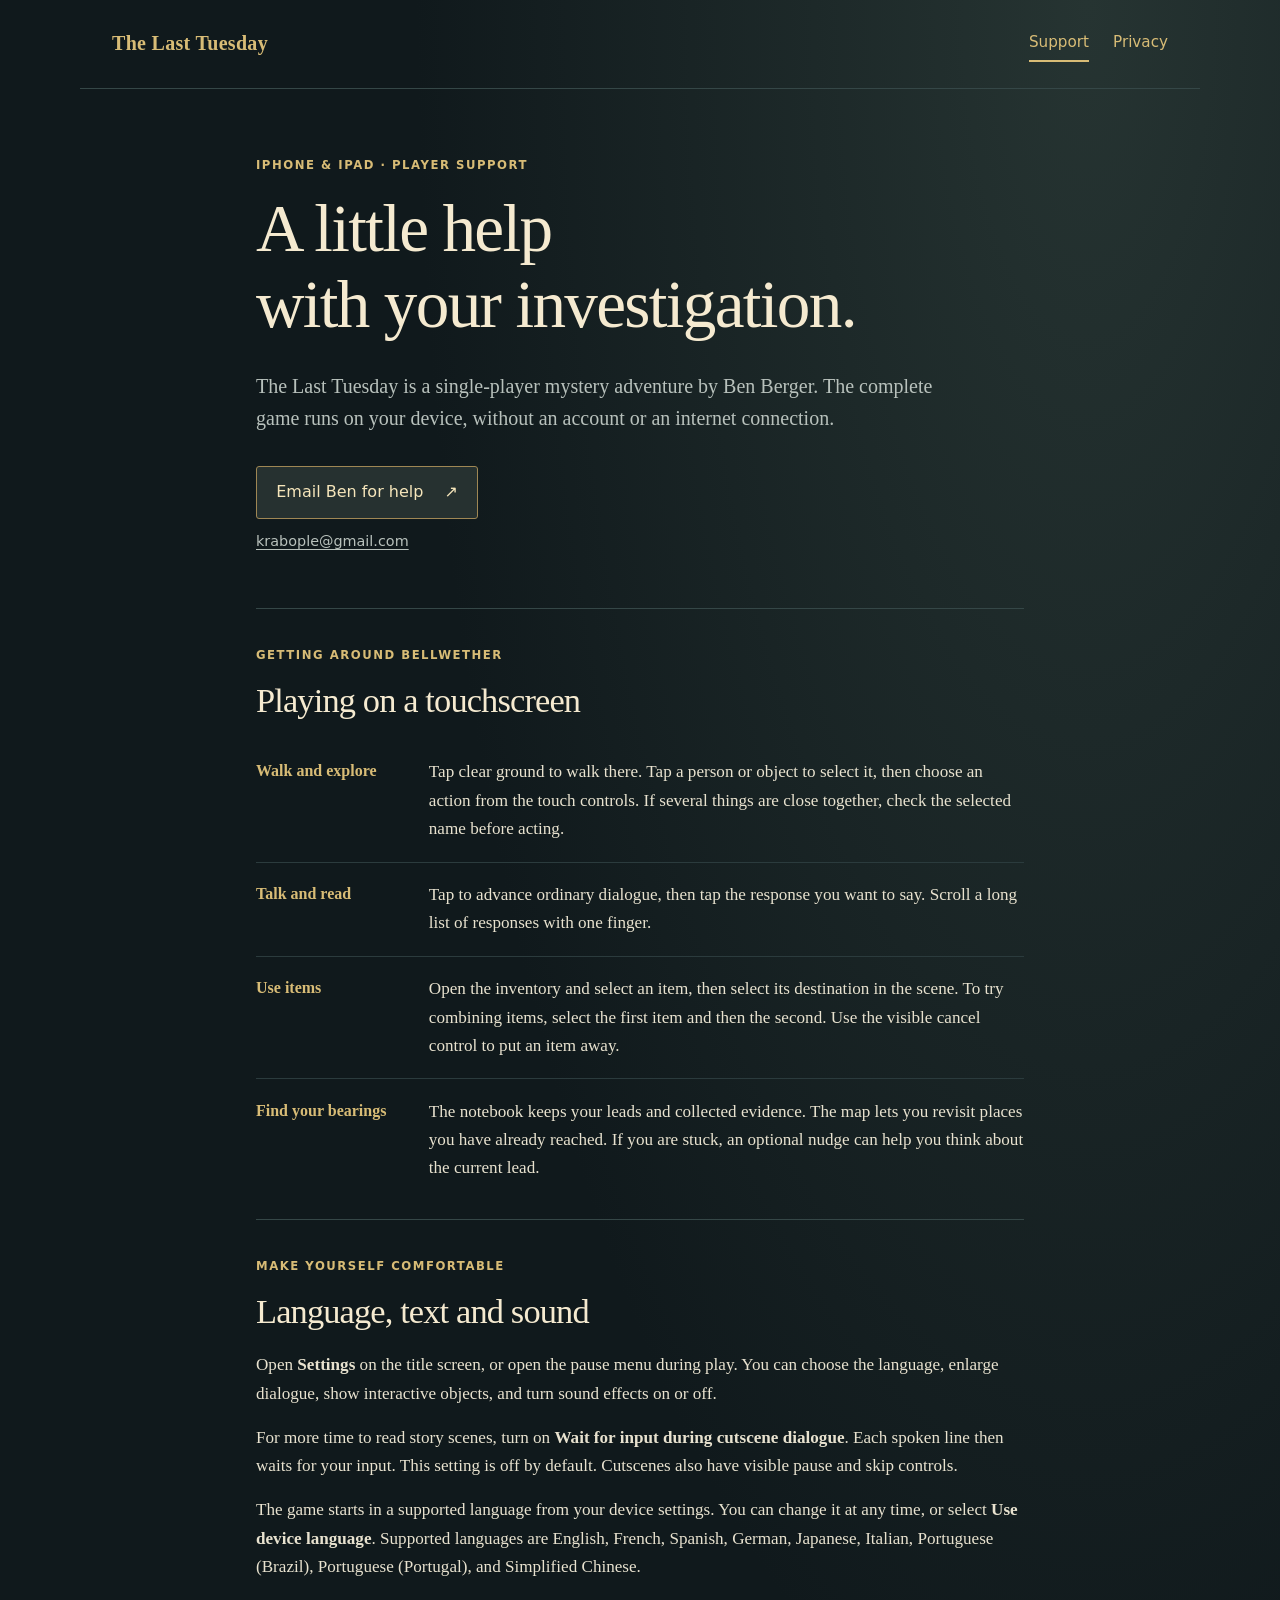
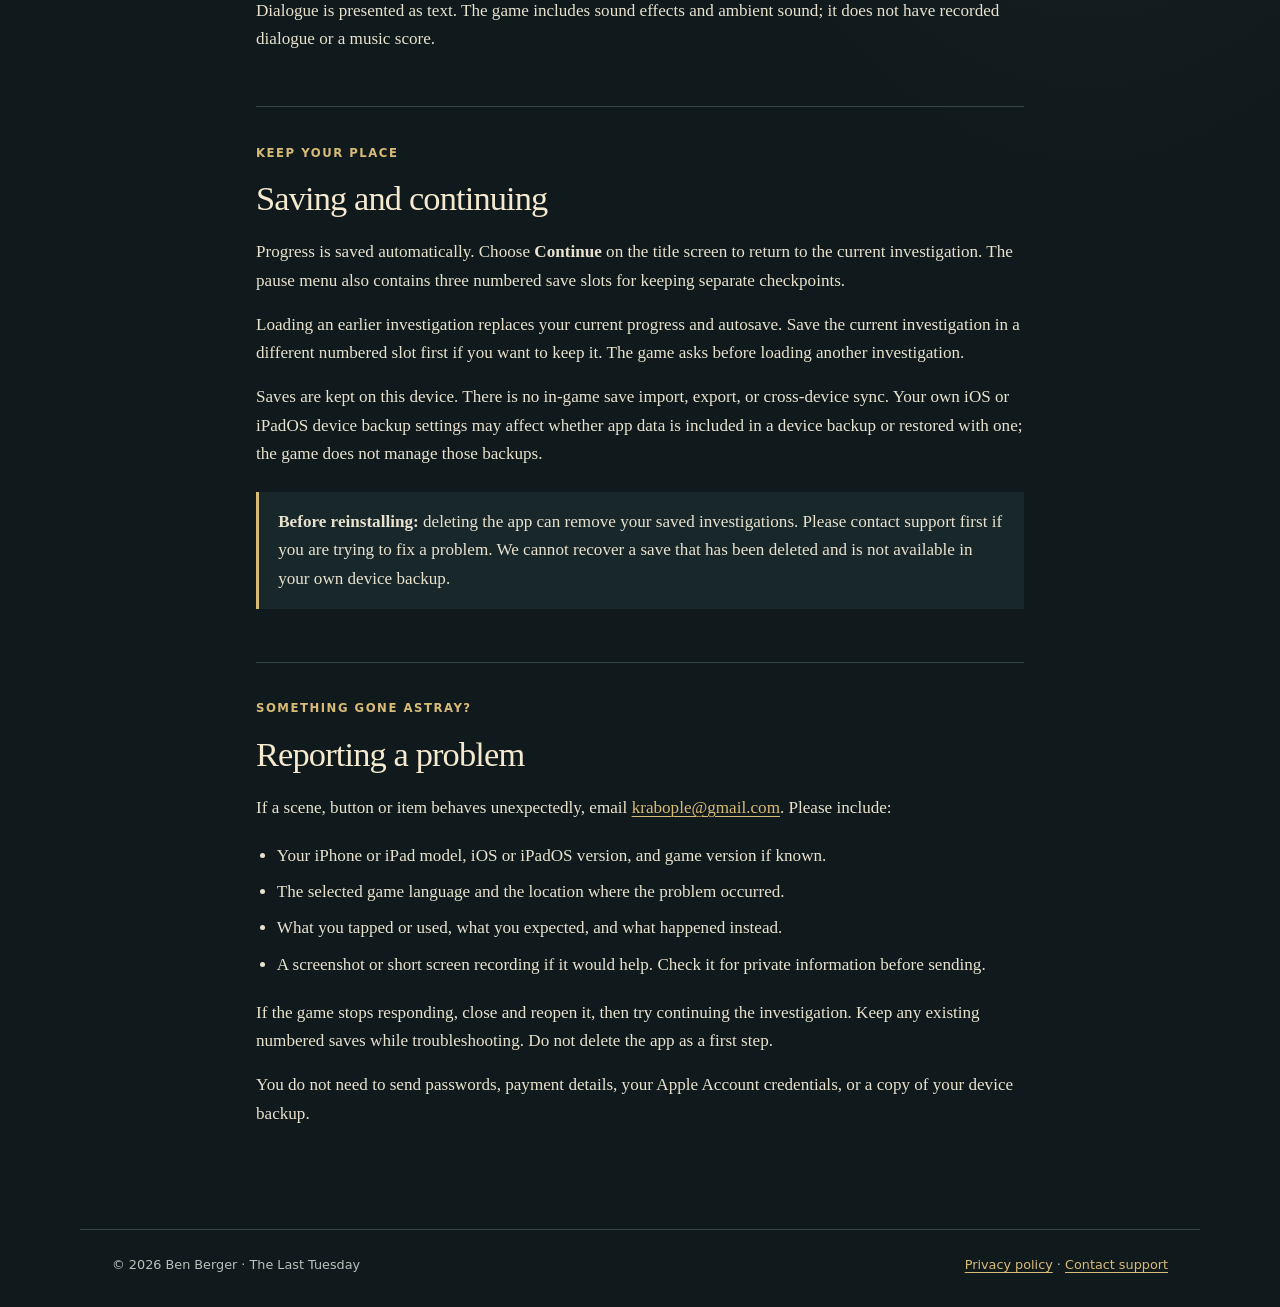
==== index.html @ 6f0f7642 "Publish The Last Tuesday support and privacy pages" ====
<!doctype html>
<html lang="en">
<head>
  <meta charset="utf-8">
  <meta name="viewport" content="width=device-width, initial-scale=1">
  <meta name="description" content="Help and support for The Last Tuesday, the offline mystery adventure for iPhone and iPad.">
  <meta name="color-scheme" content="dark">
  <title>The Last Tuesday — Support</title>
  <link rel="stylesheet" href="style.css">
</head>
<body>
  <a class="skip" href="#main">Skip to content</a>
  <header class="site-header">
    <a class="brand" href="index.html">The Last Tuesday</a>
    <nav aria-label="Main navigation"><a href="index.html" aria-current="page">Support</a><a href="privacy.html">Privacy</a></nav>
  </header>
  <main id="main">
    <section class="intro">
      <p class="eyebrow">iPhone &amp; iPad · Player support</p>
      <h1>A little help<br>with your investigation.</h1>
      <p class="lead">The Last Tuesday is a single-player mystery adventure by Ben Berger. The complete game runs on your device, without an account or an internet connection.</p>
      <a class="contact" href="mailto:krabople@gmail.com?subject=The%20Last%20Tuesday%20support">Email Ben for help <span aria-hidden="true">↗</span></a>
      <p class="contact-address"><a href="mailto:krabople@gmail.com">krabople@gmail.com</a></p>
    </section>

    <section aria-labelledby="controls">
      <p class="eyebrow">Getting around Bellwether</p>
      <h2 id="controls">Playing on a touchscreen</h2>
      <dl class="help-list">
        <div><dt>Walk and explore</dt><dd>Tap clear ground to walk there. Tap a person or object to select it, then choose an action from the touch controls. If several things are close together, check the selected name before acting.</dd></div>
        <div><dt>Talk and read</dt><dd>Tap to advance ordinary dialogue, then tap the response you want to say. Scroll a long list of responses with one finger.</dd></div>
        <div><dt>Use items</dt><dd>Open the inventory and select an item, then select its destination in the scene. To try combining items, select the first item and then the second. Use the visible cancel control to put an item away.</dd></div>
        <div><dt>Find your bearings</dt><dd>The notebook keeps your leads and collected evidence. The map lets you revisit places you have already reached. If you are stuck, an optional nudge can help you think about the current lead.</dd></div>
      </dl>
    </section>

    <section aria-labelledby="settings">
      <p class="eyebrow">Make yourself comfortable</p>
      <h2 id="settings">Language, text and sound</h2>
      <p>Open <strong>Settings</strong> on the title screen, or open the pause menu during play. You can choose the language, enlarge dialogue, show interactive objects, and turn sound effects on or off.</p>
      <p>For more time to read story scenes, turn on <strong>Wait for input during cutscene dialogue</strong>. Each spoken line then waits for your input. This setting is off by default. Cutscenes also have visible pause and skip controls.</p>
      <p>The game starts in a supported language from your device settings. You can change it at any time, or select <strong>Use device language</strong>. Supported languages are English, French, Spanish, German, Japanese, Italian, Portuguese (Brazil), Portuguese (Portugal), and Simplified Chinese.</p>
      <p>Dialogue is presented as text. The game includes sound effects and ambient sound; it does not have recorded dialogue or a music score.</p>
    </section>

    <section aria-labelledby="saving">
      <p class="eyebrow">Keep your place</p>
      <h2 id="saving">Saving and continuing</h2>
      <p>Progress is saved automatically. Choose <strong>Continue</strong> on the title screen to return to the current investigation. The pause menu also contains three numbered save slots for keeping separate checkpoints.</p>
      <p>Loading an earlier investigation replaces your current progress and autosave. Save the current investigation in a different numbered slot first if you want to keep it. The game asks before loading another investigation.</p>
      <p>Saves are kept on this device. There is no in-game save import, export, or cross-device sync. Your own iOS or iPadOS device backup settings may affect whether app data is included in a device backup or restored with one; the game does not manage those backups.</p>
      <p class="note"><strong>Before reinstalling:</strong> deleting the app can remove your saved investigations. Please contact support first if you are trying to fix a problem. We cannot recover a save that has been deleted and is not available in your own device backup.</p>
    </section>

    <section aria-labelledby="problem">
      <p class="eyebrow">Something gone astray?</p>
      <h2 id="problem">Reporting a problem</h2>
      <p>If a scene, button or item behaves unexpectedly, email <a href="mailto:krabople@gmail.com?subject=The%20Last%20Tuesday%20bug%20report">krabople@gmail.com</a>. Please include:</p>
      <ul>
        <li>Your iPhone or iPad model, iOS or iPadOS version, and game version if known.</li>
        <li>The selected game language and the location where the problem occurred.</li>
        <li>What you tapped or used, what you expected, and what happened instead.</li>
        <li>A screenshot or short screen recording if it would help. Check it for private information before sending.</li>
      </ul>
      <p>If the game stops responding, close and reopen it, then try continuing the investigation. Keep any existing numbered saves while troubleshooting. Do not delete the app as a first step.</p>
      <p>You do not need to send passwords, payment details, your Apple Account credentials, or a copy of your device backup.</p>
    </section>
  </main>
  <footer><p>© 2026 Ben Berger · The Last Tuesday</p><p><a href="privacy.html">Privacy policy</a> · <a href="mailto:krabople@gmail.com">Contact support</a></p></footer>
</body>
</html>
---- style.css ----
:root{color-scheme:dark;font-family:Georgia,'Times New Roman',serif;background:#10191c;color:#e8e2cf;font-synthesis:none;--gold:#d8bc76;--muted:#b8c1bc;--border:#354747;--panel:#18272a}
*{box-sizing:border-box}
body{margin:0;background:radial-gradient(ellipse at 85% 0,#263432 0,transparent 42rem),#10191c;line-height:1.65}
a{color:var(--gold);text-underline-offset:.2em;text-decoration-thickness:1px}
a:hover{color:#fff0be}
a:focus-visible{outline:3px solid var(--gold);outline-offset:5px;border-radius:2px}
.skip{position:absolute;left:1rem;top:-5rem;z-index:2;padding:.5rem 1rem;background:#10191c}
.skip:focus{top:1rem}
.site-header{max-width:70rem;margin:auto;padding:1.6rem 2rem;display:flex;align-items:center;justify-content:space-between;gap:1.5rem;border-bottom:1px solid var(--border)}
.brand{font-size:1.25rem;font-weight:bold;text-decoration:none;letter-spacing:.015em}
nav{display:flex;gap:1.5rem;font-family:system-ui,sans-serif;font-size:.95rem}
nav a{text-decoration:none;padding:.3rem 0}
nav a[aria-current]{border-bottom:2px solid var(--gold)}
main{max-width:52rem;margin:auto;padding:0 2rem 3rem}
section{padding:2.3rem 0;border-top:1px solid var(--border)}
.intro{border-top:0;padding:4.2rem 0 3.4rem}
.eyebrow{font-family:system-ui,sans-serif;font-size:.73rem;font-weight:650;letter-spacing:.13em;text-transform:uppercase;color:var(--gold);margin:0 0 1rem}
h1,h2{font-weight:normal;line-height:1.13;color:#f5ead0;letter-spacing:-.025em}
h1{font-size:clamp(2.5rem,6vw,4.2rem);margin:0 0 1.7rem}
h2{font-size:clamp(1.75rem,4vw,2.15rem);margin:0 0 1.25rem}
p,dd,li{font-size:1.07rem}
p{margin:1rem 0}
.lead{font-size:1.25rem;line-height:1.6;color:var(--muted);max-width:43rem}
.contact{display:inline-block;margin-top:1rem;padding:.75rem 1.2rem;border:1px solid #9f8754;background:#263130;color:#f6e6bb;text-decoration:none;font-family:system-ui,sans-serif;font-size:1rem;border-radius:3px}
.contact span{padding-left:1rem}
.contact-address{font-family:system-ui,sans-serif;font-size:.9rem;margin:.7rem 0 0}
.contact-address a{color:var(--muted)}
.help-list{margin:0}
.help-list>div{display:grid;grid-template-columns:9.5rem 1fr;gap:1.3rem;padding:1.15rem 0;border-bottom:1px solid #2b3b3d}
.help-list>div:last-child{border:0;padding-bottom:0}
dt{font-weight:bold;color:var(--gold)}
dd{margin:0}
.note{background:var(--panel);border-left:3px solid var(--gold);padding:1rem 1.2rem;margin-top:1.5rem}
ul{padding-left:1.3rem}
li{padding:.25rem 0}
footer{max-width:70rem;margin:auto;padding:1.5rem 2rem 2rem;border-top:1px solid var(--border);display:flex;justify-content:space-between;gap:1rem;color:var(--muted);font-family:system-ui,sans-serif}
footer p{font-size:.8rem;margin:0}
@media(max-width:560px){.site-header{padding:1.2rem;align-items:flex-start;flex-direction:column;gap:.7rem}main{padding:0 1.2rem 2rem}.intro{padding:2.8rem 0 2.3rem}.help-list>div{grid-template-columns:1fr;gap:.3rem}footer{padding:1.4rem 1.2rem;flex-direction:column;gap:.5rem}section{padding:1.8rem 0}p,dd,li{font-size:1rem}}
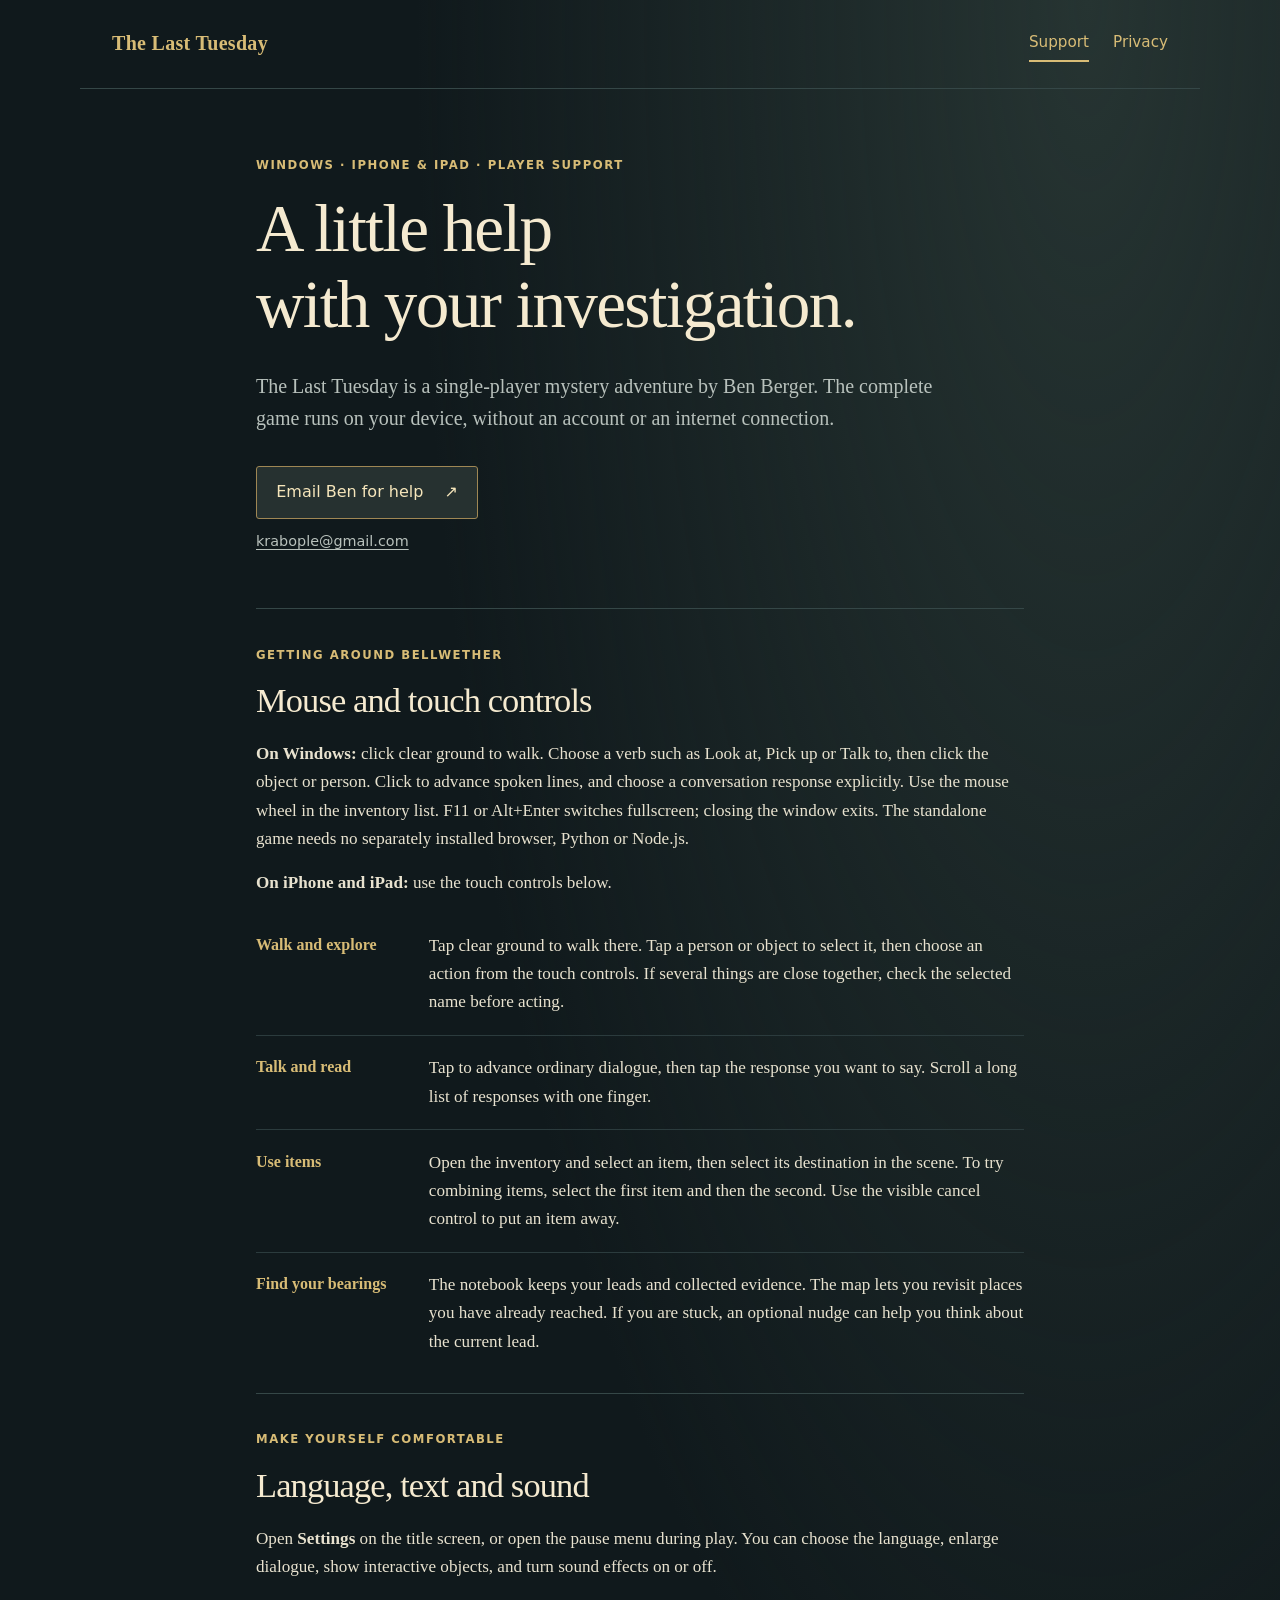
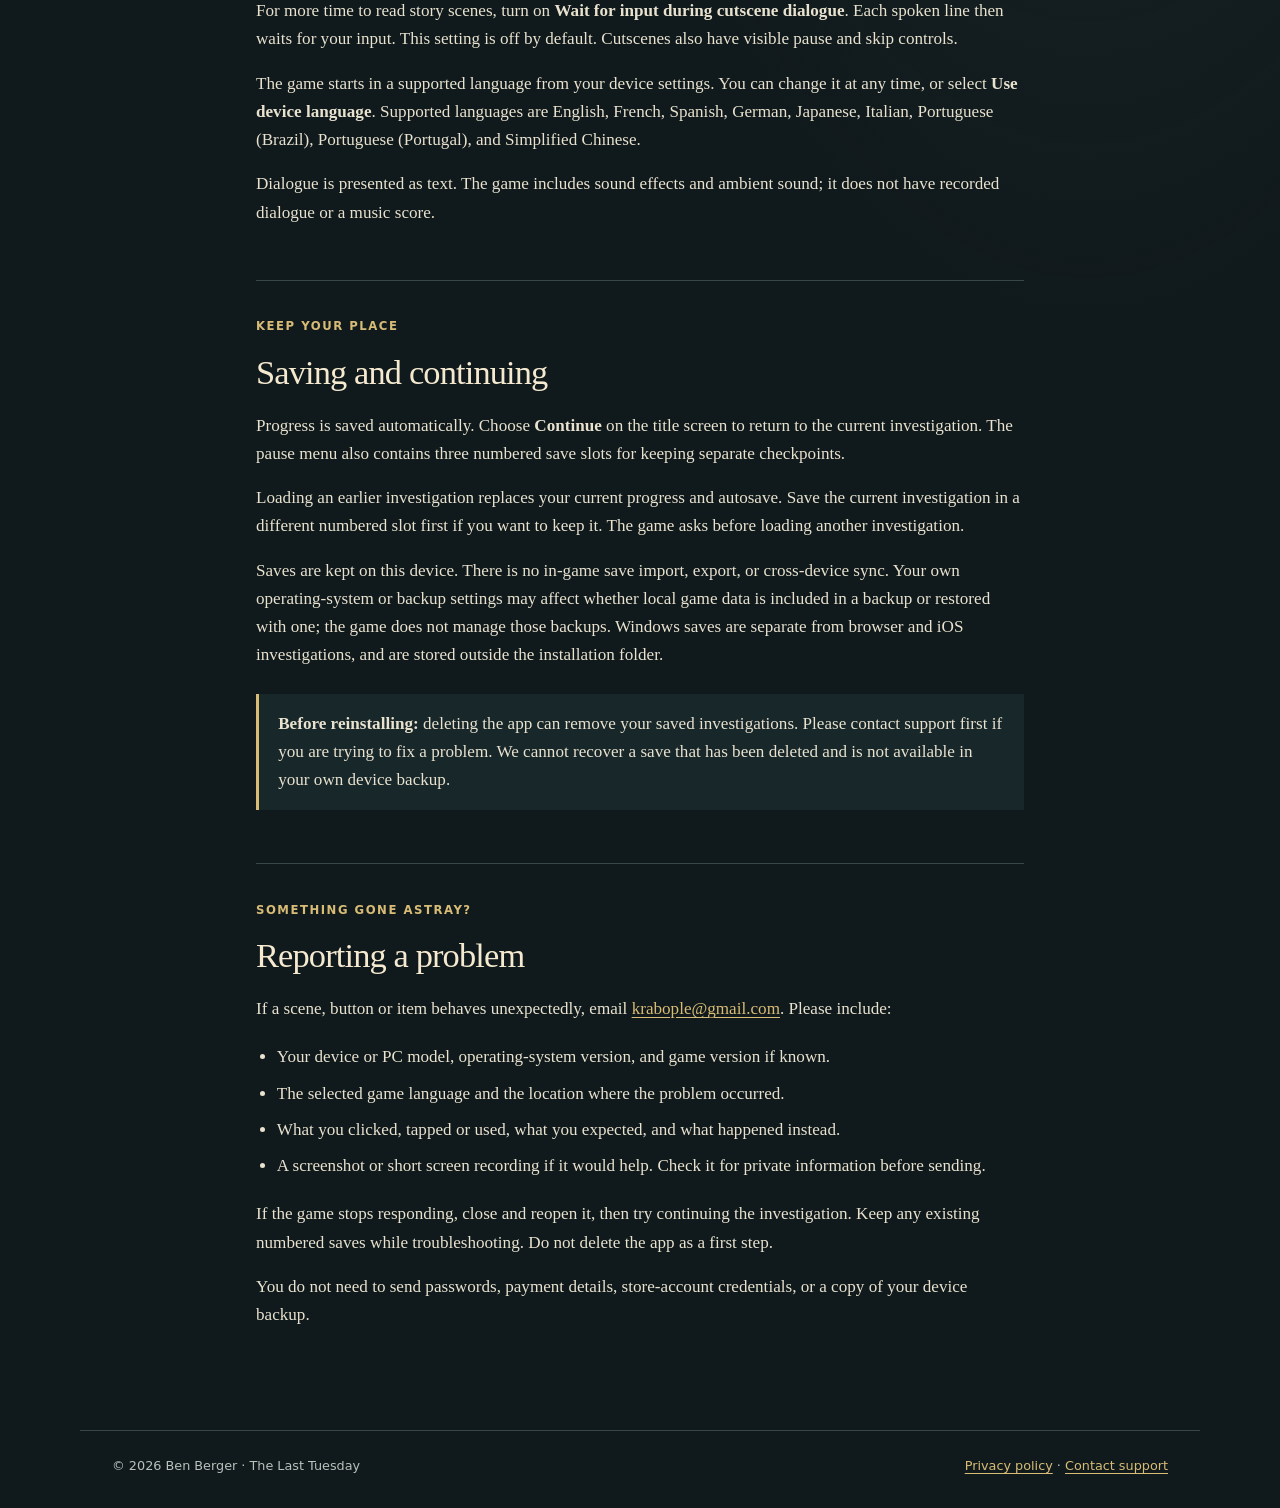
==== commit c8b11ace: "Add Windows support and privacy information" ====
--- a/index.html
+++ b/index.html
@@ -3,7 +3,7 @@
 <head>
   <meta charset="utf-8">
   <meta name="viewport" content="width=device-width, initial-scale=1">
-  <meta name="description" content="Help and support for The Last Tuesday, the offline mystery adventure for iPhone and iPad.">
+  <meta name="description" content="Help and support for The Last Tuesday, the offline mystery adventure for Windows, iPhone and iPad.">
   <meta name="color-scheme" content="dark">
   <title>The Last Tuesday — Support</title>
   <link rel="stylesheet" href="style.css">
@@ -16,7 +16,7 @@
   </header>
   <main id="main">
     <section class="intro">
-      <p class="eyebrow">iPhone &amp; iPad · Player support</p>
+      <p class="eyebrow">Windows · iPhone &amp; iPad · Player support</p>
       <h1>A little help<br>with your investigation.</h1>
       <p class="lead">The Last Tuesday is a single-player mystery adventure by Ben Berger. The complete game runs on your device, without an account or an internet connection.</p>
       <a class="contact" href="mailto:krabople@gmail.com?subject=The%20Last%20Tuesday%20support">Email Ben for help <span aria-hidden="true">↗</span></a>
@@ -25,7 +25,9 @@
 
     <section aria-labelledby="controls">
       <p class="eyebrow">Getting around Bellwether</p>
-      <h2 id="controls">Playing on a touchscreen</h2>
+      <h2 id="controls">Mouse and touch controls</h2>
+      <p><strong>On Windows:</strong> click clear ground to walk. Choose a verb such as Look at, Pick up or Talk to, then click the object or person. Click to advance spoken lines, and choose a conversation response explicitly. Use the mouse wheel in the inventory list. F11 or Alt+Enter switches fullscreen; closing the window exits. The standalone game needs no separately installed browser, Python or Node.js.</p>
+      <p><strong>On iPhone and iPad:</strong> use the touch controls below.</p>
       <dl class="help-list">
         <div><dt>Walk and explore</dt><dd>Tap clear ground to walk there. Tap a person or object to select it, then choose an action from the touch controls. If several things are close together, check the selected name before acting.</dd></div>
         <div><dt>Talk and read</dt><dd>Tap to advance ordinary dialogue, then tap the response you want to say. Scroll a long list of responses with one finger.</dd></div>
@@ -48,7 +50,7 @@
       <h2 id="saving">Saving and continuing</h2>
       <p>Progress is saved automatically. Choose <strong>Continue</strong> on the title screen to return to the current investigation. The pause menu also contains three numbered save slots for keeping separate checkpoints.</p>
       <p>Loading an earlier investigation replaces your current progress and autosave. Save the current investigation in a different numbered slot first if you want to keep it. The game asks before loading another investigation.</p>
-      <p>Saves are kept on this device. There is no in-game save import, export, or cross-device sync. Your own iOS or iPadOS device backup settings may affect whether app data is included in a device backup or restored with one; the game does not manage those backups.</p>
+      <p>Saves are kept on this device. There is no in-game save import, export, or cross-device sync. Your own operating-system or backup settings may affect whether local game data is included in a backup or restored with one; the game does not manage those backups. Windows saves are separate from browser and iOS investigations, and are stored outside the installation folder.</p>
       <p class="note"><strong>Before reinstalling:</strong> deleting the app can remove your saved investigations. Please contact support first if you are trying to fix a problem. We cannot recover a save that has been deleted and is not available in your own device backup.</p>
     </section>
 
@@ -57,13 +59,13 @@
       <h2 id="problem">Reporting a problem</h2>
       <p>If a scene, button or item behaves unexpectedly, email <a href="mailto:krabople@gmail.com?subject=The%20Last%20Tuesday%20bug%20report">krabople@gmail.com</a>. Please include:</p>
       <ul>
-        <li>Your iPhone or iPad model, iOS or iPadOS version, and game version if known.</li>
+        <li>Your device or PC model, operating-system version, and game version if known.</li>
         <li>The selected game language and the location where the problem occurred.</li>
-        <li>What you tapped or used, what you expected, and what happened instead.</li>
+        <li>What you clicked, tapped or used, what you expected, and what happened instead.</li>
         <li>A screenshot or short screen recording if it would help. Check it for private information before sending.</li>
       </ul>
       <p>If the game stops responding, close and reopen it, then try continuing the investigation. Keep any existing numbered saves while troubleshooting. Do not delete the app as a first step.</p>
-      <p>You do not need to send passwords, payment details, your Apple Account credentials, or a copy of your device backup.</p>
+      <p>You do not need to send passwords, payment details, store-account credentials, or a copy of your device backup.</p>
     </section>
   </main>
   <footer><p>© 2026 Ben Berger · The Last Tuesday</p><p><a href="privacy.html">Privacy policy</a> · <a href="mailto:krabople@gmail.com">Contact support</a></p></footer>
